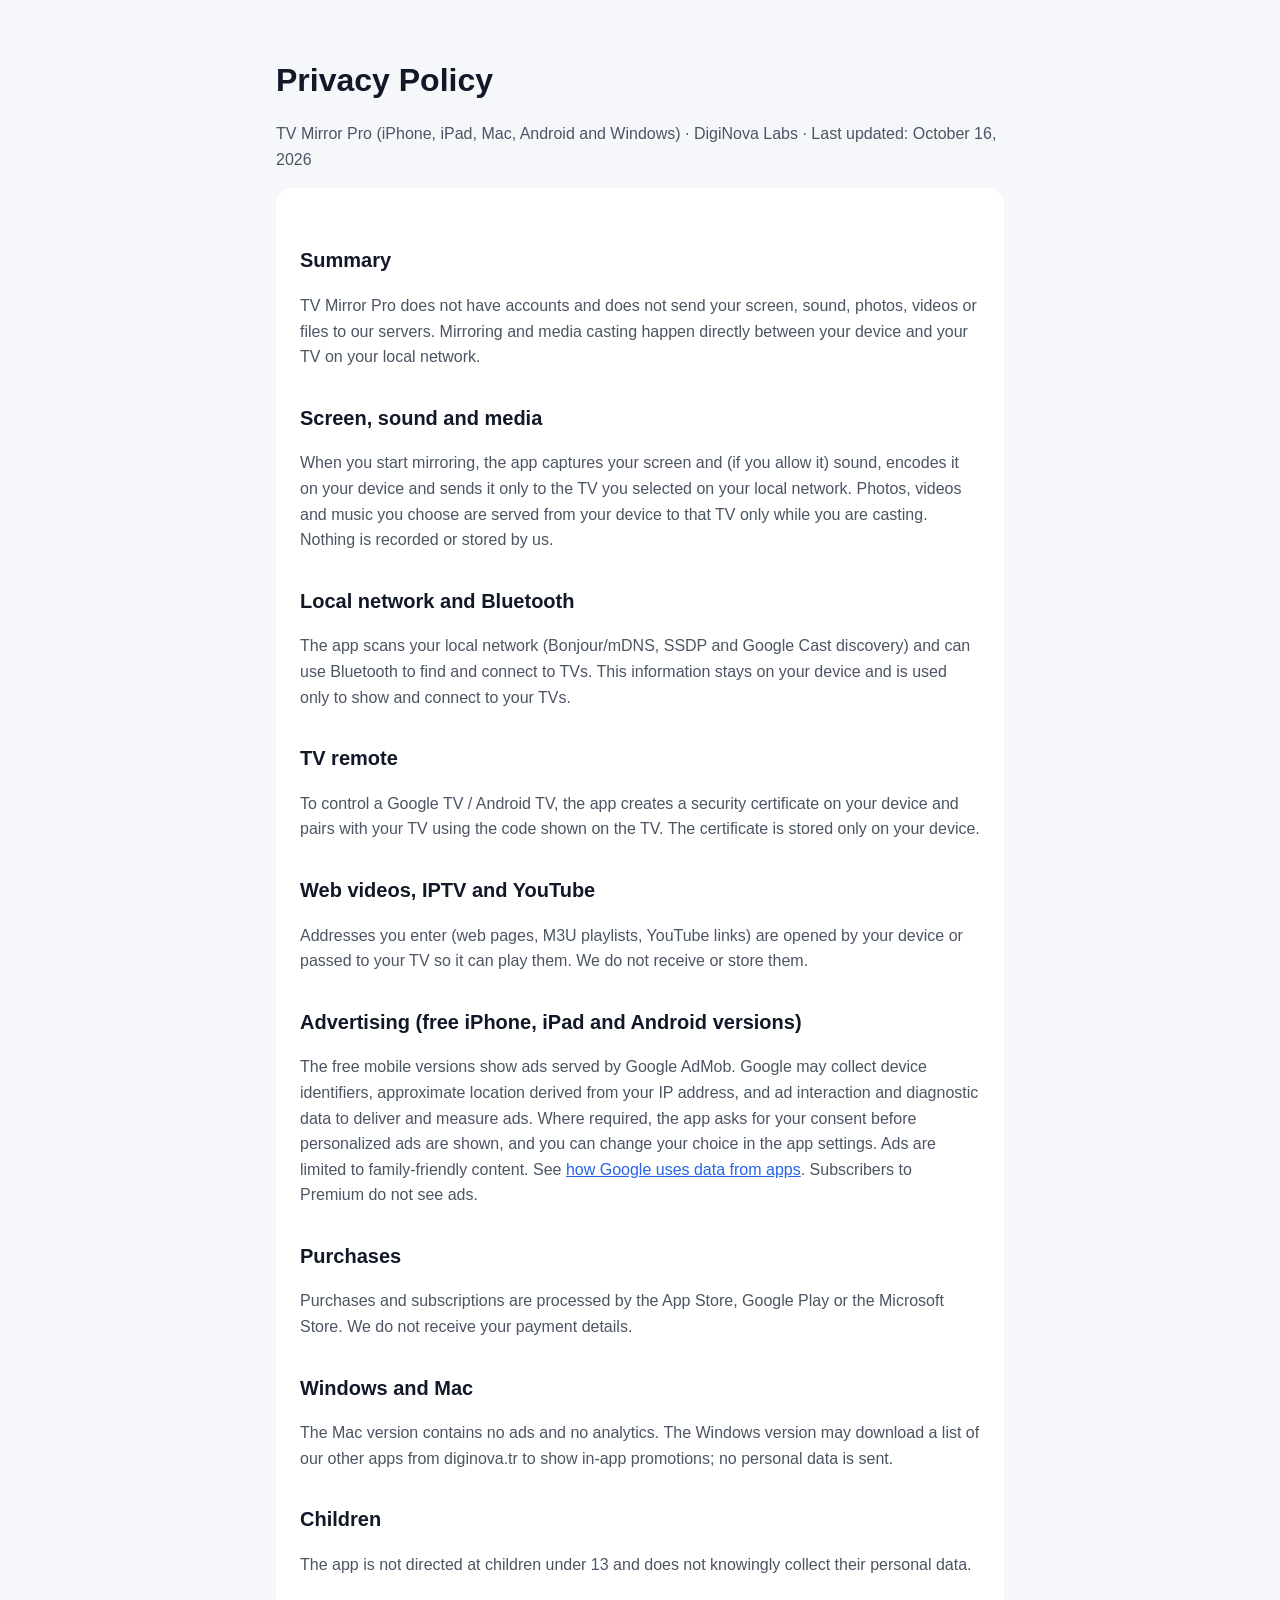
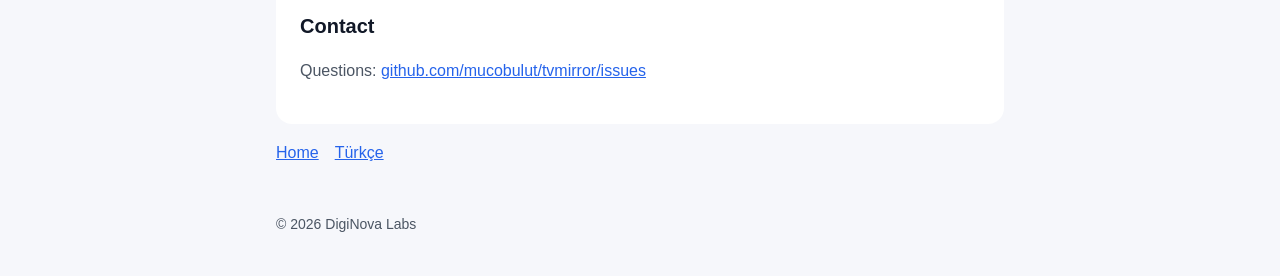
==== privacy.html @ 1877ea0e "TV Mirror Pro: ana sayfa, gizlilik ve destek" ====
<!doctype html><html lang="en"><head><meta charset="utf-8"><meta name="viewport" content="width=device-width,initial-scale=1">
<title>Privacy Policy – TV Mirror Pro</title><link rel="stylesheet" href="style.css"></head>
<body><main>
<h1>Privacy Policy</h1><p>TV Mirror Pro (iPhone, iPad, Mac, Android and Windows) · DigiNova Labs · Last updated: October 16, 2026</p>
<div class="card">
<h2>Summary</h2>
<p>TV Mirror Pro does not have accounts and does not send your screen, sound, photos, videos or files to our servers. Mirroring and media casting happen directly between your device and your TV on your local network.</p>
<h2>Screen, sound and media</h2>
<p>When you start mirroring, the app captures your screen and (if you allow it) sound, encodes it on your device and sends it only to the TV you selected on your local network. Photos, videos and music you choose are served from your device to that TV only while you are casting. Nothing is recorded or stored by us.</p>
<h2>Local network and Bluetooth</h2>
<p>The app scans your local network (Bonjour/mDNS, SSDP and Google Cast discovery) and can use Bluetooth to find and connect to TVs. This information stays on your device and is used only to show and connect to your TVs.</p>
<h2>TV remote</h2>
<p>To control a Google TV / Android TV, the app creates a security certificate on your device and pairs with your TV using the code shown on the TV. The certificate is stored only on your device.</p>
<h2>Web videos, IPTV and YouTube</h2>
<p>Addresses you enter (web pages, M3U playlists, YouTube links) are opened by your device or passed to your TV so it can play them. We do not receive or store them.</p>
<h2>Advertising (free iPhone, iPad and Android versions)</h2>
<p>The free mobile versions show ads served by Google AdMob. Google may collect device identifiers, approximate location derived from your IP address, and ad interaction and diagnostic data to deliver and measure ads. Where required, the app asks for your consent before personalized ads are shown, and you can change your choice in the app settings. Ads are limited to family-friendly content. See <a href="https://policies.google.com/technologies/ads">how Google uses data from apps</a>. Subscribers to Premium do not see ads.</p>
<h2>Purchases</h2>
<p>Purchases and subscriptions are processed by the App Store, Google Play or the Microsoft Store. We do not receive your payment details.</p>
<h2>Windows and Mac</h2>
<p>The Mac version contains no ads and no analytics. The Windows version may download a list of our other apps from diginova.tr to show in-app promotions; no personal data is sent.</p>
<h2>Children</h2>
<p>The app is not directed at children under 13 and does not knowingly collect their personal data.</p>
<h2>Contact</h2>
<p>Questions: <a href="https://github.com/mucobulut/tvmirror/issues">github.com/mucobulut/tvmirror/issues</a></p>
</div><nav><a href="./">Home</a><a href="tr/privacy.html">Türkçe</a></nav>
<footer>© <span id="y">2026</span> DigiNova Labs</footer></main>
<script>document.getElementById('y').textContent=new Date().getFullYear()</script></body></html>
---- style.css ----
:root{--bg:#f6f7fb;--fg:#111827;--muted:#4b5563;--card:#fff;--accent:#2563eb}
@media (prefers-color-scheme:dark){:root{--bg:#0b1020;--fg:#e5e7eb;--muted:#9ca3af;--card:#151b2e;--accent:#60a5fa}}
*{box-sizing:border-box}body{margin:0;font:16px/1.6 -apple-system,BlinkMacSystemFont,"Segoe UI",Roboto,sans-serif;background:var(--bg);color:var(--fg)}
main{max-width:760px;margin:0 auto;padding:40px 16px}h1{font-size:32px;line-height:1.2}h2{margin-top:32px;font-size:20px}
.card{background:var(--card);border-radius:16px;padding:24px;margin:16px 0}a{color:var(--accent)}p,li{color:var(--muted)}
.hero{background:linear-gradient(135deg,#1e3a8a,#3b82f6);color:#fff;border-radius:20px;padding:32px}.hero p{color:#dbeafe}
nav{display:flex;gap:16px;flex-wrap:wrap;margin:16px 0}footer{margin-top:48px;font-size:14px;color:var(--muted)}
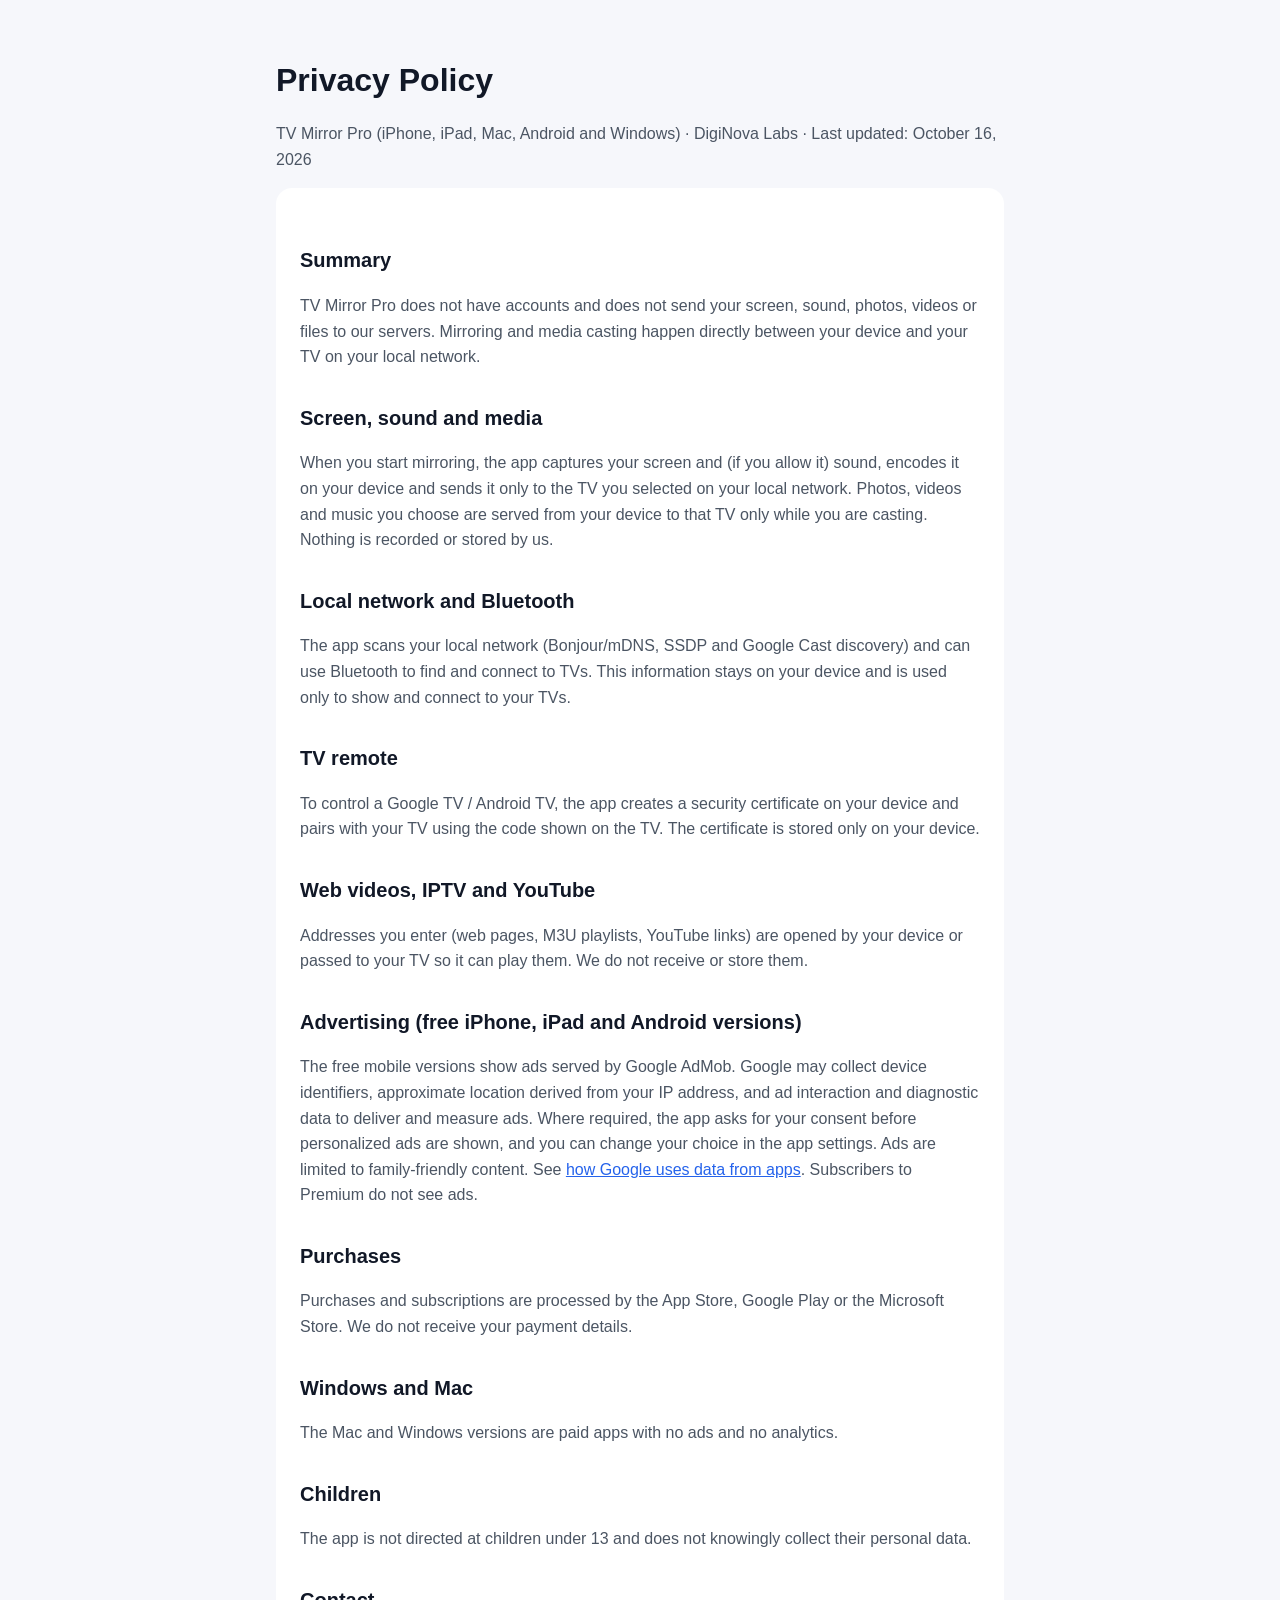
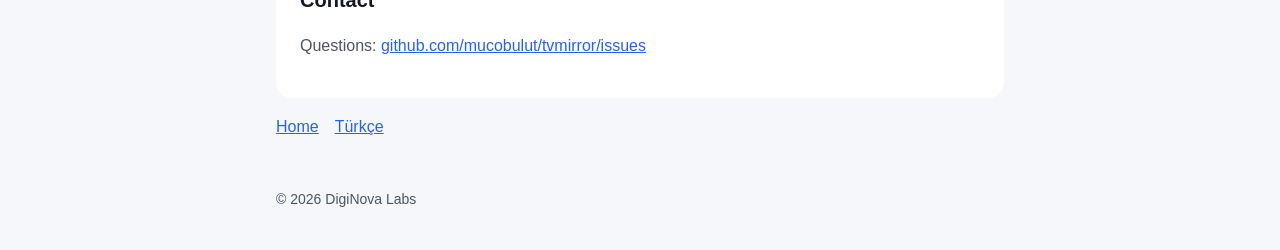
==== commit 12d8e2b0: "Mac ve Windows ücretli, reklamsız" ====
--- a/privacy.html
+++ b/privacy.html
@@ -18,7 +18,7 @@
 <h2>Purchases</h2>
 <p>Purchases and subscriptions are processed by the App Store, Google Play or the Microsoft Store. We do not receive your payment details.</p>
 <h2>Windows and Mac</h2>
-<p>The Mac version contains no ads and no analytics. The Windows version may download a list of our other apps from diginova.tr to show in-app promotions; no personal data is sent.</p>
+<p>The Mac and Windows versions are paid apps with no ads and no analytics.</p>
 <h2>Children</h2>
 <p>The app is not directed at children under 13 and does not knowingly collect their personal data.</p>
 <h2>Contact</h2>
